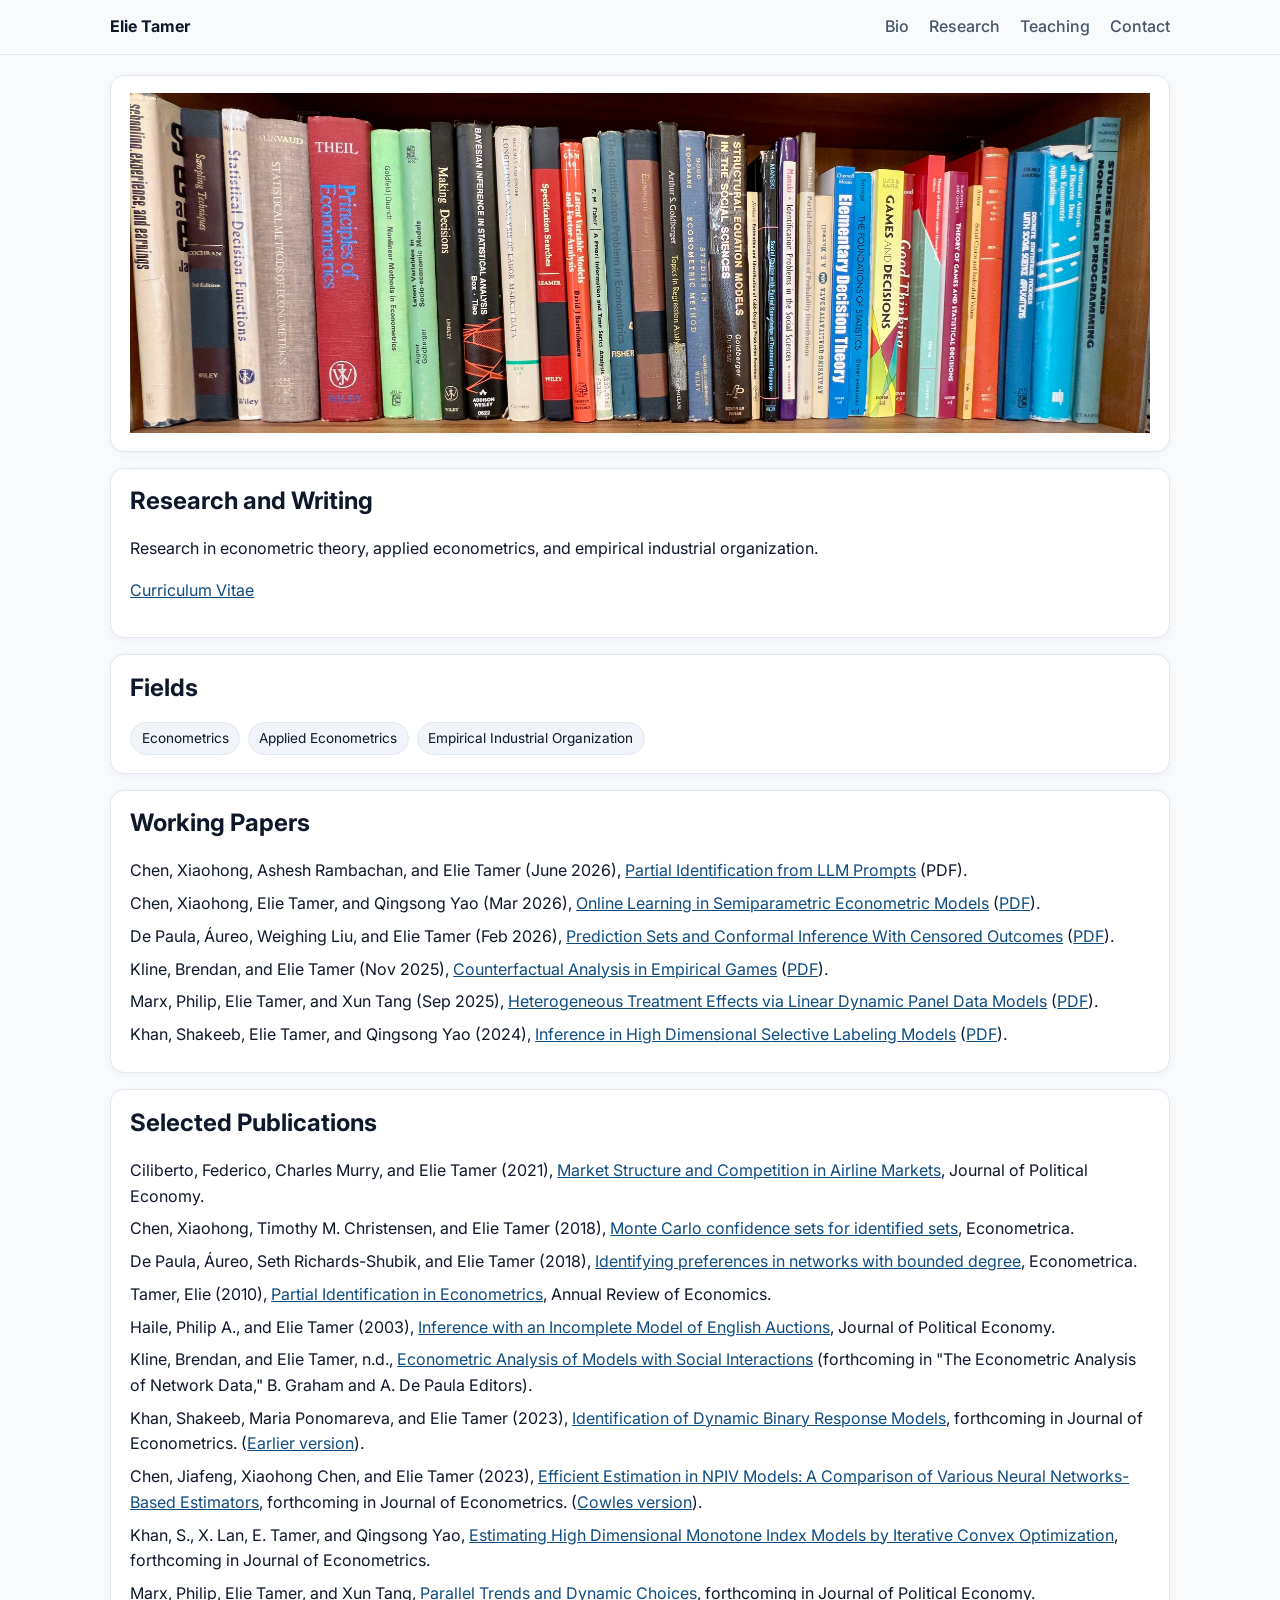
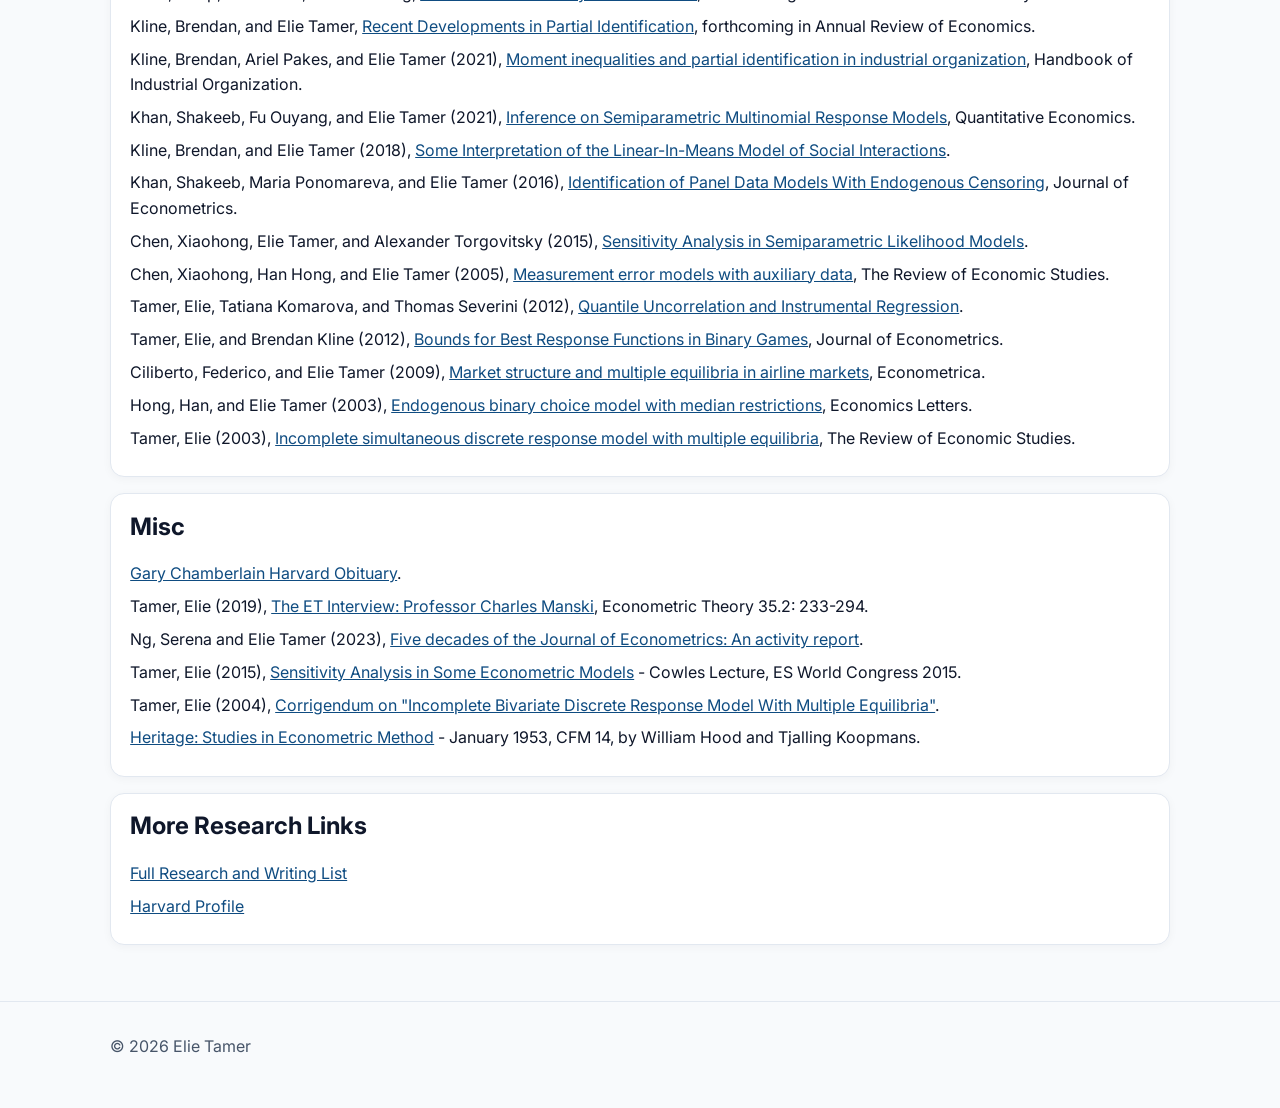
==== research.html @ e8afcf36 "Add Ashesh Rambachan as coauthor on LLM prompts paper" ====
<!doctype html>
<html lang="en">
<head>
  <meta charset="utf-8" />
  <meta name="viewport" content="width=device-width, initial-scale=1" />
  <base href="./" />
  <title>Research | Elie Tamer</title>
  <meta name="description" content="Research page for Elie Tamer." />
  <link rel="preconnect" href="https://fonts.googleapis.com">
  <link rel="preconnect" href="https://fonts.gstatic.com" crossorigin>
  <link href="https://fonts.googleapis.com/css2?family=Inter:wght@400;500;600;700&display=swap" rel="stylesheet">
  <link rel="stylesheet" href="styles.css?v=10" />
</head>
<body>
  <header class="topbar">
    <div class="container topbar-inner">
      <a class="brand" href="index.html">Elie Tamer</a>
      <nav class="nav">
        <a href="index.html#bio">Bio</a>
        <a href="research.html">Research</a>
        <a href="teaching.html">Teaching</a>
        <a href="index.html#contact">Contact</a>
      </nav>
    </div>
  </header>

  <main class="container layout">
    <section class="card section research-banner-wrap">
      <img class="research-banner" src="books.jpg" alt="Books banner" />
    </section>

    <section class="card section">
      <h1>Research and Writing</h1>
      <p>Research in econometric theory, applied econometrics, and empirical industrial organization.</p>
      <p>
        <a href="Tamer CV/cv-llt.pdf" target="_blank" rel="noopener">
          Curriculum Vitae
        </a>
      </p>
    </section>

    <section class="card section">
      <h2>Fields</h2>
      <div class="chips">
        <span>Econometrics</span>
        <span>Applied Econometrics</span>
        <span>Empirical Industrial Organization</span>
      </div>
    </section>

    <section class="card section">
      <h2>Working Papers</h2>
      <ul class="clean-list">
        <li>
          Chen, Xiaohong, Ashesh Rambachan, and Elie Tamer (June 2026),
          <a href="assets/papers/LLM-June2026.pdf" target="_blank" rel="noopener">Partial Identification from LLM Prompts</a>
          (PDF).
        </li>
        <li>
          Chen, Xiaohong, Elie Tamer, and Qingsong Yao (Mar 2026),
          <a href="https://arxiv.org/abs/2603.08614" target="_blank" rel="noopener">Online Learning in Semiparametric Econometric Models</a>
          (<a href="https://arxiv.org/pdf/2603.08614" target="_blank" rel="noopener">PDF</a>).
        </li>
         <li>
          De Paula, Áureo, Weighing Liu, and Elie Tamer (Feb 2026),
          <a href="https://arxiv.org/abs/2501.10117" target="_blank" rel="noopener">Prediction Sets and Conformal Inference With Censored Outcomes</a>
          (<a href="https://drive.google.com/file/d/1F5XwK9Nn-wn7ErsfMFAyox2NCp6W2hEZ/view?usp=drive_link" target="_blank" rel="noopener">PDF</a>).
        </li>
        <li>
          Kline, Brendan, and Elie Tamer (Nov 2025),
          <a href="https://arxiv.org/abs/2410.12731" target="_blank" rel="noopener">Counterfactual Analysis in Empirical Games</a>
          (<a href="https://drive.google.com/file/d/127od5SAU0rBYenrAZEQQC-P2l1y4wUBI/view?usp=share_link" target="_blank" rel="noopener">PDF</a>).
        </li>
        <li>
          Marx, Philip, Elie Tamer, and Xun Tang (Sep 2025),
          <a href="https://arxiv.org/pdf/2410.19060" target="_blank" rel="noopener">Heterogeneous Treatment Effects via Linear Dynamic Panel Data Models</a>
          (<a href="https://drive.google.com/file/d/1HAJKq7hV3Cu_mTCOJ2au5w3gyeDZw2d3/view?usp=drive_link" target="_blank" rel="noopener">PDF</a>).
        </li>
        <li>
          Khan, Shakeeb, Elie Tamer, and Qingsong Yao (2024),
          <a href="https://arxiv.org/pdf/2410.18381" target="_blank" rel="noopener">Inference in High Dimensional Selective Labeling Models</a>
          (<a href="https://drive.google.com/file/d/1u2CQClWNGkr0U9SmAf3Kejp1n8fEgITr/view?usp=drive_link" target="_blank" rel="noopener">PDF</a>).
        </li>
      </ul>
    </section>

    <section class="card section">
      <h2>Selected Publications</h2>
      <ul class="clean-list">
        <li>
          Ciliberto, Federico, Charles Murry, and Elie Tamer (2021),
          <a href="https://papers.ssrn.com/sol3/papers.cfm?abstract_id=2777820" target="_blank" rel="noopener">Market Structure and Competition in Airline Markets</a>, Journal of Political Economy.
        </li>
        <li>
          Chen, Xiaohong, Timothy M. Christensen, and Elie Tamer (2018),
          <a href="https://onlinelibrary.wiley.com/doi/pdf/10.3982/ecta14525" target="_blank" rel="noopener">Monte Carlo confidence sets for identified sets</a>, Econometrica.
        </li>
        <li>
          De Paula, Áureo, Seth Richards-Shubik, and Elie Tamer (2018),
          <a href="https://tamer.scholars.harvard.edu/sites/g/files/omnuum7756/files/tamer/files/network_prt_revision2_final.pdf" target="_blank" rel="noopener">Identifying preferences in networks with bounded degree</a>, Econometrica.
        </li>
        <li>
          Tamer, Elie (2010),
          <a href="https://tamer.scholars.harvard.edu/publications/partial-identification-econometrics" target="_blank" rel="noopener">Partial Identification in Econometrics</a>, Annual Review of Economics.
        </li>
        <li>
          Haile, Philip A., and Elie Tamer (2003),
          <a href="https://www.journals.uchicago.edu/doi/10.1086/344805" target="_blank" rel="noopener">Inference with an Incomplete Model of English Auctions</a>, Journal of Political Economy.
        </li>
        <li>
          Kline, Brendan, and Elie Tamer, n.d.,
          <a href="https://drive.google.com/file/d/12YwTlvRgEaZ8_sn36OtNErnhK1bx767b/view?usp=drive_link" target="_blank" rel="noopener">Econometric Analysis of Models with Social Interactions</a> (forthcoming in "The Econometric Analysis of Network Data," B. Graham and A. De Paula Editors).
        </li>
        <li>
          Khan, Shakeeb, Maria Ponomareva, and Elie Tamer (2023),
          <a href="https://drive.google.com/file/d/1wk-VQoTooPvEoRIliRSmC_K4YBwSCVfJ/view?usp=drive_link" target="_blank" rel="noopener">Identification of Dynamic Binary Response Models</a>, forthcoming in Journal of Econometrics. (<a href="https://drive.google.com/file/d/1dV7WUHg6cc0BND0fgvrwHztYZGH_hFU4/view?usp=share_link" target="_blank" rel="noopener">Earlier version</a>).
        </li>
        <li>
          Chen, Jiafeng, Xiaohong Chen, and Elie Tamer (2023),
          <a href="https://drive.google.com/file/d/17sPxlxv0SRZZP-34GkQoekUM3QIqQjAf/view?usp=drive_link" target="_blank" rel="noopener">Efficient Estimation in NPIV Models: A Comparison of Various Neural Networks-Based Estimators</a>, forthcoming in Journal of Econometrics. (<a href="https://cowles.yale.edu/sites/default/files/d2319.pdf" target="_blank" rel="noopener">Cowles version</a>).
        </li>
        <li>
          Khan, S., X. Lan, E. Tamer, and Qingsong Yao,
          <a href="https://drive.google.com/file/d/15BJ9rW8wSlihp2FzUD1dWk026T1iLHFi/view?usp=drive_link" target="_blank" rel="noopener">Estimating High Dimensional Monotone Index Models by Iterative Convex Optimization</a>, forthcoming in Journal of Econometrics.
        </li>
        <li>
          Marx, Philip, Elie Tamer, and Xun Tang,
          <a href="https://arxiv.org/pdf/2207.06564" target="_blank" rel="noopener">Parallel Trends and Dynamic Choices</a>, forthcoming in Journal of Political Economy.
        </li>
        <li>
          Kline, Brendan, and Elie Tamer,
          <a href="https://drive.google.com/file/d/1jTFFUdTpifcNJtBoHd-sl5uFGrsB6qDO/view?usp=drive_link" target="_blank" rel="noopener">Recent Developments in Partial Identification</a>, forthcoming in Annual Review of Economics.
        </li>
        <li>
          Kline, Brendan, Ariel Pakes, and Elie Tamer (2021),
          <a href="https://www.nber.org/system/files/working_papers/w29409/w29409.pdf" target="_blank" rel="noopener">Moment inequalities and partial identification in industrial organization</a>, Handbook of Industrial Organization.
        </li>
        <li>
          Khan, Shakeeb, Fu Ouyang, and Elie Tamer (2021),
          <a href="https://drive.google.com/file/d/1oVBbbhFJcS9r6sSkN0jk70UYj-KzWmR_/view?usp=share_link" target="_blank" rel="noopener">Inference on Semiparametric Multinomial Response Models</a>, Quantitative Economics.
        </li>
        <li>
          Kline, Brendan, and Elie Tamer (2018),
          <a href="https://drive.google.com/file/d/1-hIlb_ubUwiFlypeZyuwmUEir3yMnztM/view?usp=share_link" target="_blank" rel="noopener">Some Interpretation of the Linear-In-Means Model of Social Interactions</a>.
        </li>
        <li>
          Khan, Shakeeb, Maria Ponomareva, and Elie Tamer (2016),
          <a href="https://tamer.scholars.harvard.edu/publications/identification-panel-data-models-withendogenous-censoring" target="_blank" rel="noopener">Identification of Panel Data Models With Endogenous Censoring</a>, Journal of Econometrics.
        </li>
        <li>
          Chen, Xiaohong, Elie Tamer, and Alexander Torgovitsky (2015),
          <a href="https://drive.google.com/file/d/1nUfkfe8fqSRHbvdojYUM7LPmDdLPIDgA/view?usp=share_link" target="_blank" rel="noopener">Sensitivity Analysis in Semiparametric Likelihood Models</a>.
        </li>
        <li>
          Chen, Xiaohong, Han Hong, and Elie Tamer (2005),
          <a href="https://www.jstor.org/stable/pdf/3700655" target="_blank" rel="noopener">Measurement error models with auxiliary data</a>, The Review of Economic Studies.
        </li>
        <li>
          Tamer, Elie, Tatiana Komarova, and Thomas Severini (2012),
          <a href="https://drive.google.com/file/d/1oX35oQY2id_lDq19FiEqPCKwk3KZoP3w/view?usp=share_link" target="_blank" rel="noopener">Quantile Uncorrelation and Instrumental Regression</a>.
        </li>
        <li>
          Tamer, Elie, and Brendan Kline (2012),
          <a href="https://tamer.scholars.harvard.edu/publications/bounds-best-response-functions-binary-games" target="_blank" rel="noopener">Bounds for Best Response Functions in Binary Games</a>, Journal of Econometrics.
        </li>
        <li>
          Ciliberto, Federico, and Elie Tamer (2009),
          <a href="https://doi.org/10.3982/ecta7942" target="_blank" rel="noopener">Market structure and multiple equilibria in airline markets</a>, Econometrica.
        </li>
        <li>
          Hong, Han, and Elie Tamer (2003),
          <a href="https://www.sciencedirect.com/science/article/pii/S016517650300096X" target="_blank" rel="noopener">Endogenous binary choice model with median restrictions</a>, Economics Letters.
        </li>
        <li>
          Tamer, Elie (2003),
          <a href="https://doi.org/10.1111/1467-937X.00181" target="_blank" rel="noopener">Incomplete simultaneous discrete response model with multiple equilibria</a>, The Review of Economic Studies.
        </li>
      </ul>
    </section>

    <section class="card section">
      <h2>Misc</h2>
      <ul class="clean-list">
        <li>
          <a href="https://drive.google.com/file/d/1WibIoYiQmTJ8WlCEdL09iXmTyxgHTt4A/view?usp=share_link" target="_blank" rel="noopener">Gary Chamberlain Harvard Obituary</a>.
        </li>
        <li>
          Tamer, Elie (2019),
          <a href="https://drive.google.com/file/d/10RiUvkWYuoLoR-RTIvknN4FX7uwrYCW_/view?usp=share_link" target="_blank" rel="noopener">The ET Interview: Professor Charles Manski</a>, Econometric Theory 35.2: 233-294.
        </li>
        <li>
          Ng, Serena and Elie Tamer (2023),
          <a href="https://drive.google.com/file/d/1WarOIf5Hw5HOA8ZlzrS5i2RZhebcfU_J/view?usp=share_link" target="_blank" rel="noopener">Five decades of the Journal of Econometrics: An activity report</a>.
        </li>
        <li>
          Tamer, Elie (2015),
          <a href="https://drive.google.com/file/d/1wybvg2kSukzgDeG0eKGh090je43MH7wY/view?usp=share_link" target="_blank" rel="noopener">Sensitivity Analysis in Some Econometric Models</a> - Cowles Lecture, ES World Congress 2015.
        </li>
        <li>
          Tamer, Elie (2004),
          <a href="https://drive.google.com/file/d/1nSBoHCxaqSyB9wpGJhFKjboMQDx7q-k3/view?usp=share_link" target="_blank" rel="noopener">Corrigendum on "Incomplete Bivariate Discrete Response Model With Multiple Equilibria"</a>.
        </li>
        <li>
          <a href="https://cowles.yale.edu/sites/default/files/2022-09/m14-all.pdf" target="_blank" rel="noopener">Heritage: Studies in Econometric Method</a> - January 1953, CFM 14, by William Hood and Tjalling Koopmans.
        </li>
      </ul>
    </section>

    <section class="card section">
      <h2>More Research Links</h2>
      <ul class="clean-list">
        <li><a href="https://sites.google.com/g.harvard.edu/elietamer/research-and-writing">Full Research and Writing List</a></li>
        <li><a href="https://www.economics.harvard.edu/people/elie-tamer" target="_blank" rel="noopener">Harvard Profile</a></li>
      </ul>
    </section>
  </main>

  <footer class="footer">
    <div class="container">
      <p>© <span id="year"></span> Elie Tamer</p>
    </div>
  </footer>

  <script>
    document.getElementById('year').textContent = new Date().getFullYear();
  </script>
</body>
</html>
---- styles.css ----
:root {
  --bg: #f8fafc;
  --card: #ffffff;
  --text: #0f172a;
  --muted: #475569;
  --line: #e2e8f0;
  --accent: #0f4c81;
}

* {
  box-sizing: border-box;
}

html,
body {
  margin: 0;
  padding: 0;
  font-family: Inter, system-ui, -apple-system, Segoe UI, Roboto, Helvetica, Arial, sans-serif;
  color: var(--text);
  background: var(--bg);
  line-height: 1.6;
}

.container {
  width: min(1060px, 92%);
  margin: 0 auto;
}

.topbar {
  position: sticky;
  top: 0;
  z-index: 10;
  background: rgba(248, 250, 252, 0.92);
  backdrop-filter: blur(6px);
  border-bottom: 1px solid var(--line);
}

.topbar-inner {
  display: flex;
  align-items: center;
  justify-content: space-between;
  padding: 0.9rem 0;
}

.brand {
  font-weight: 700;
  color: var(--text);
  text-decoration: none;
}

.nav a {
  margin-left: 1rem;
  text-decoration: none;
  color: var(--muted);
  font-weight: 500;
}

.nav a:hover,
a:hover {
  color: var(--accent);
}

.layout {
  padding: 1.2rem 0 2.5rem;
}

.card {
  background: var(--card);
  border: 1px solid var(--line);
  border-radius: 14px;
  box-shadow: 0 2px 10px rgba(15, 23, 42, 0.04);
}

.hero {
  display: grid;
  grid-template-columns: 220px 1fr;
  gap: 1.4rem;
  padding: 1.2rem;
  margin-bottom: 1rem;
}

.portrait {
  width: 100%;
  aspect-ratio: 4 / 5;
  object-fit: cover;
  border-radius: 10px;
  border: 1px solid var(--line);
}

h1,
h2 {
  margin-top: 0;
  line-height: 1.25;
}

.subtitle {
  margin: 0.2rem 0;
  color: var(--muted);
}

.chips {
  display: flex;
  gap: 0.5rem;
  flex-wrap: wrap;
  margin-top: 0.8rem;
}

.chips span {
  border: 1px solid var(--line);
  border-radius: 999px;
  padding: 0.28rem 0.65rem;
  font-size: 0.85rem;
  background: #f1f5f9;
}

.section {
  padding: 1.1rem 1.2rem;
  margin-bottom: 1rem;
}

.research-banner-wrap {
  margin-bottom: 1rem;
}

.research-banner {
  width: 100%;
  max-width: 100%;
  display: block;
  aspect-ratio: 3 / 1;
  height: auto;
  object-fit: cover;
  object-position: top center;
}

.grid-two {
  display: grid;
  grid-template-columns: 1fr 1fr;
  gap: 1rem;
}

.clean-list {
  list-style: none;
  margin: 0;
  padding: 0;
}

.clean-list li {
  margin: 0.45rem 0;
}

a {
  color: var(--accent);
}

.footer {
  border-top: 1px solid var(--line);
  padding: 1rem 0 2rem;
  color: var(--muted);
}

@media (max-width: 760px) {
  .hero,
  .grid-two {
    grid-template-columns: 1fr;
  }

  .nav {
    display: none;
  }
}
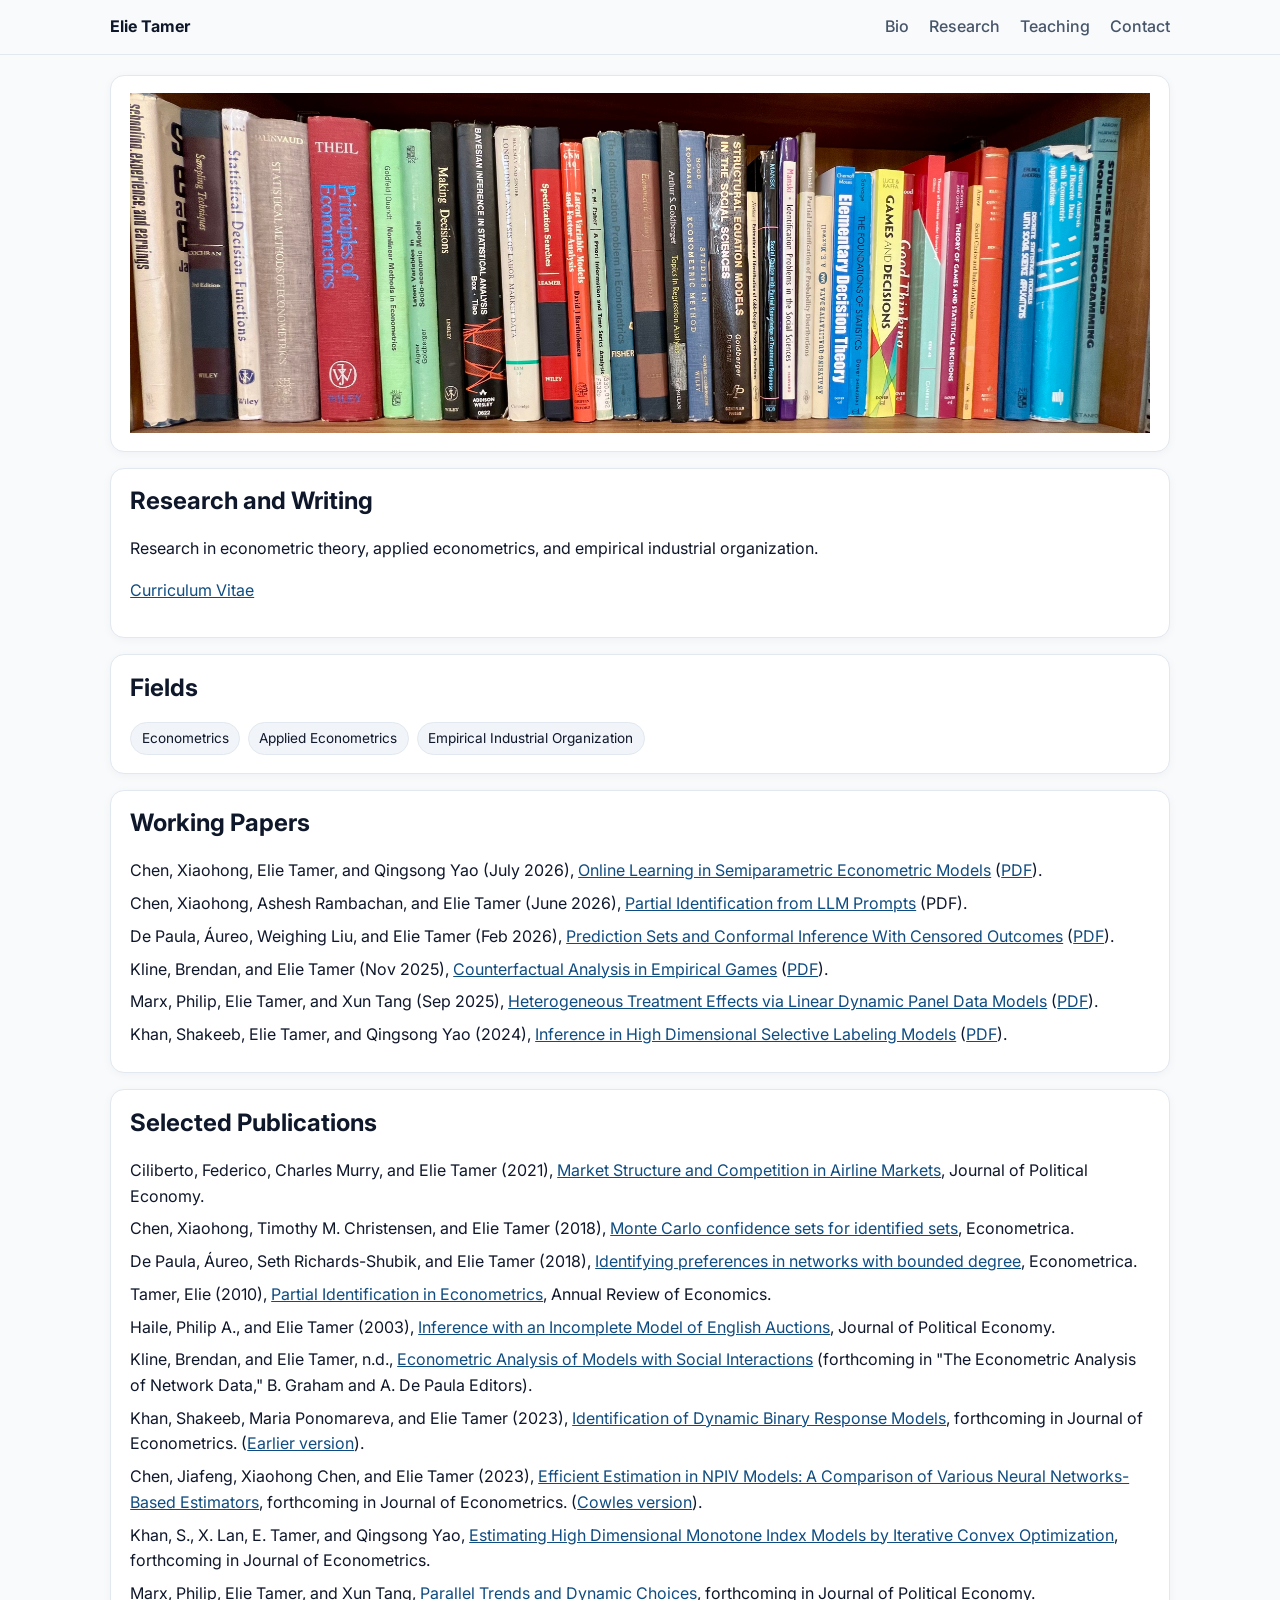
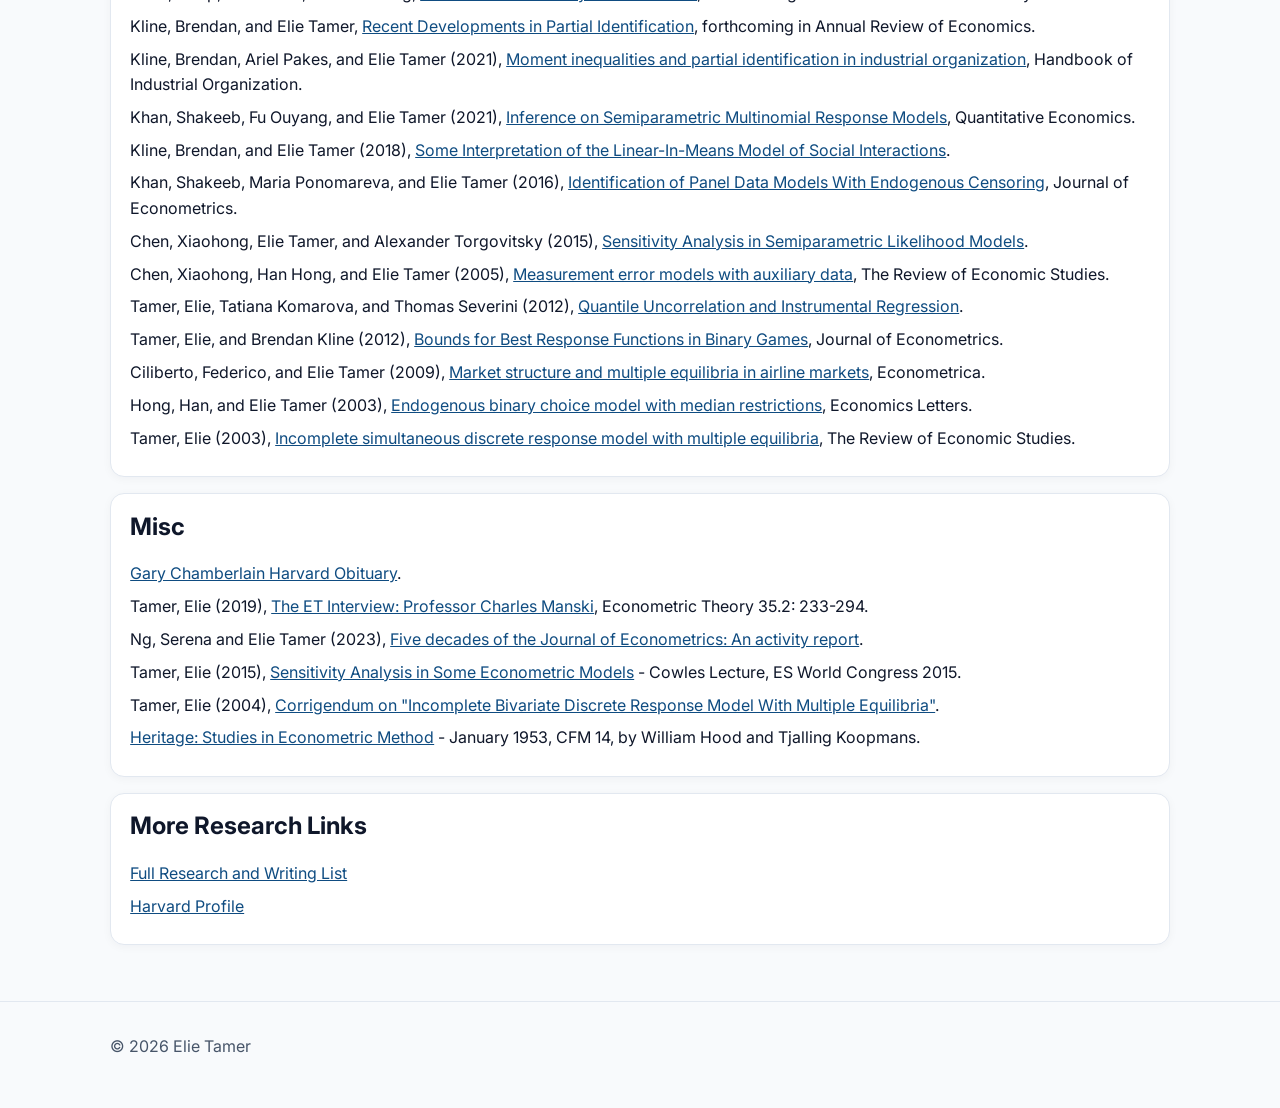
==== commit 49c26756: "Update working paper order and date on research page" ====
--- a/research.html
+++ b/research.html
@@ -52,15 +52,16 @@
       <h2>Working Papers</h2>
       <ul class="clean-list">
         <li>
-          Chen, Xiaohong, Ashesh Rambachan, and Elie Tamer (June 2026),
-          <a href="assets/papers/LLM-June2026.pdf" target="_blank" rel="noopener">Partial Identification from LLM Prompts</a>
-          (PDF).
-        </li>
-        <li>
-          Chen, Xiaohong, Elie Tamer, and Qingsong Yao (Mar 2026),
+          Chen, Xiaohong, Elie Tamer, and Qingsong Yao (July 2026),
           <a href="https://arxiv.org/abs/2603.08614" target="_blank" rel="noopener">Online Learning in Semiparametric Econometric Models</a>
           (<a href="https://arxiv.org/pdf/2603.08614" target="_blank" rel="noopener">PDF</a>).
         </li>
+        <li>
+          Chen, Xiaohong, Ashesh Rambachan, and Elie Tamer (June 2026),
+          <a href="assets/papers/LLM-June24.pdf" target="_blank" rel="noopener">Partial Identification from LLM Prompts</a>
+          (PDF).
+        </li>
+        <li>
          <li>
           De Paula, Áureo, Weighing Liu, and Elie Tamer (Feb 2026),
           <a href="https://arxiv.org/abs/2501.10117" target="_blank" rel="noopener">Prediction Sets and Conformal Inference With Censored Outcomes</a>
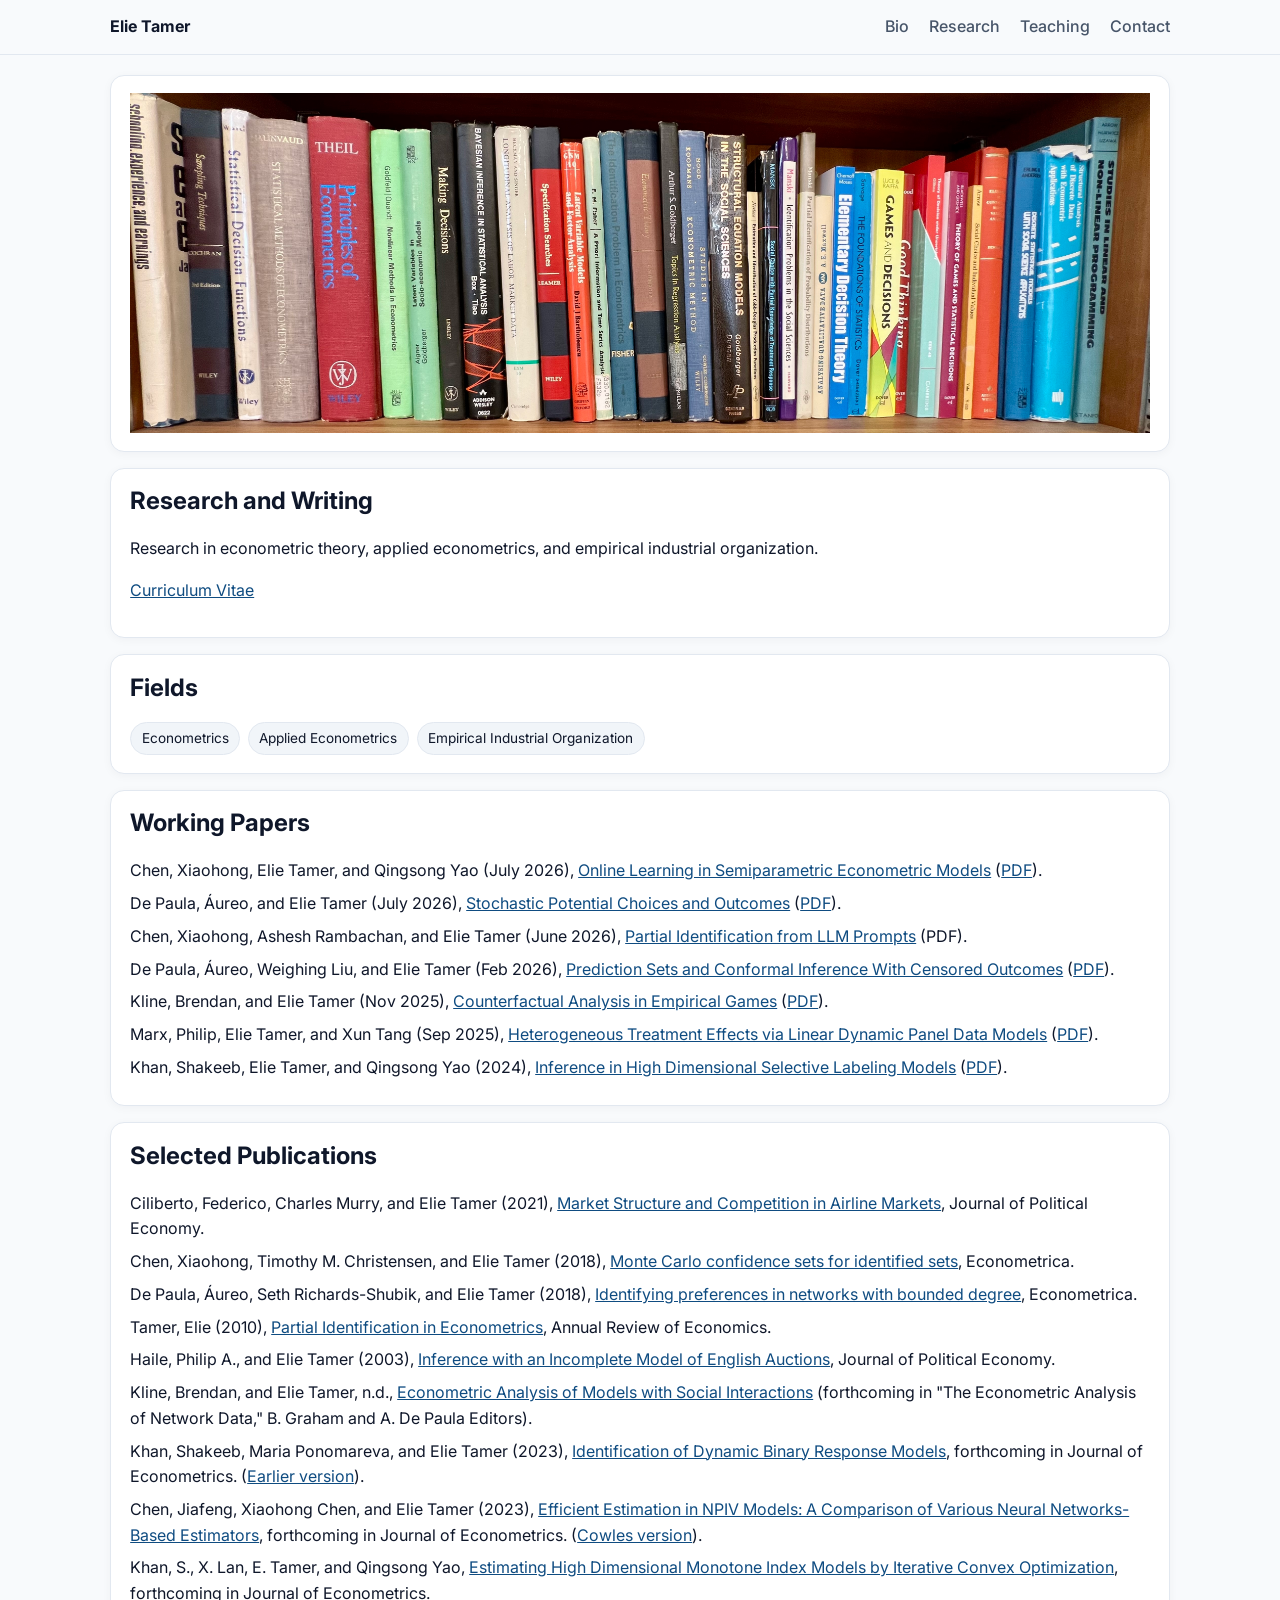
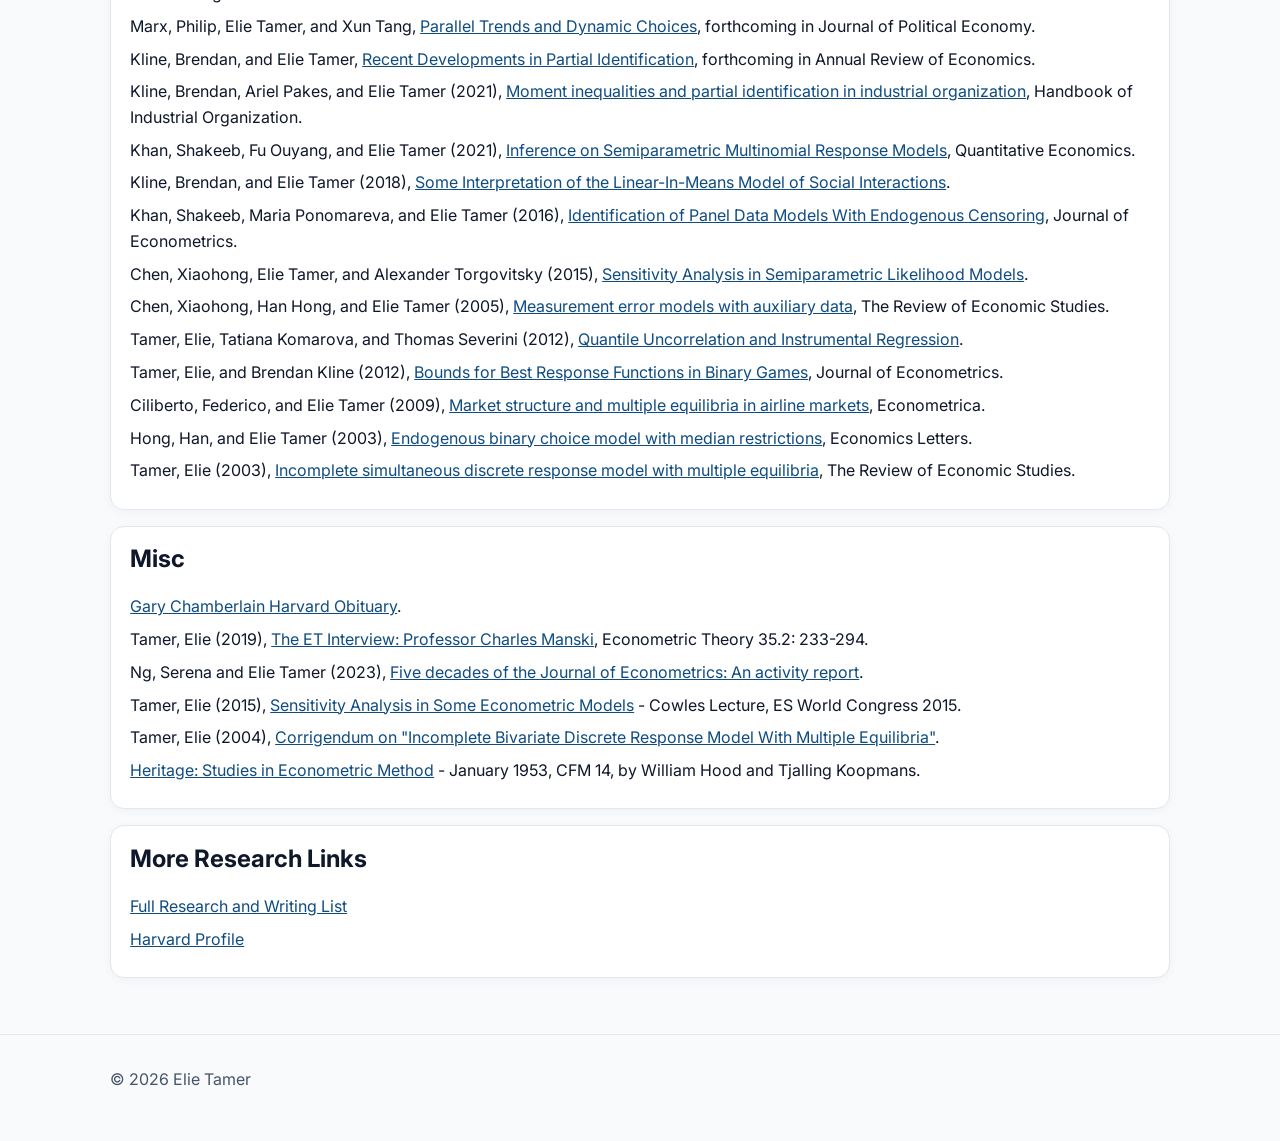
==== commit c7a5e2cb: "Add July 2026 working paper from arXiv 2607.21413 as second item" ====
--- a/research.html
+++ b/research.html
@@ -57,12 +57,16 @@
           (<a href="https://arxiv.org/pdf/2603.08614" target="_blank" rel="noopener">PDF</a>).
         </li>
         <li>
+          De Paula, Áureo, and Elie Tamer (July 2026),
+          <a href="https://arxiv.org/abs/2607.21413" target="_blank" rel="noopener">Stochastic Potential Choices and Outcomes</a>
+          (<a href="https://arxiv.org/pdf/2607.21413" target="_blank" rel="noopener">PDF</a>).
+        </li>
+        <li>
           Chen, Xiaohong, Ashesh Rambachan, and Elie Tamer (June 2026),
           <a href="assets/papers/LLM-June24.pdf" target="_blank" rel="noopener">Partial Identification from LLM Prompts</a>
           (PDF).
         </li>
         <li>
-         <li>
           De Paula, Áureo, Weighing Liu, and Elie Tamer (Feb 2026),
           <a href="https://arxiv.org/abs/2501.10117" target="_blank" rel="noopener">Prediction Sets and Conformal Inference With Censored Outcomes</a>
           (<a href="https://drive.google.com/file/d/1F5XwK9Nn-wn7ErsfMFAyox2NCp6W2hEZ/view?usp=drive_link" target="_blank" rel="noopener">PDF</a>).
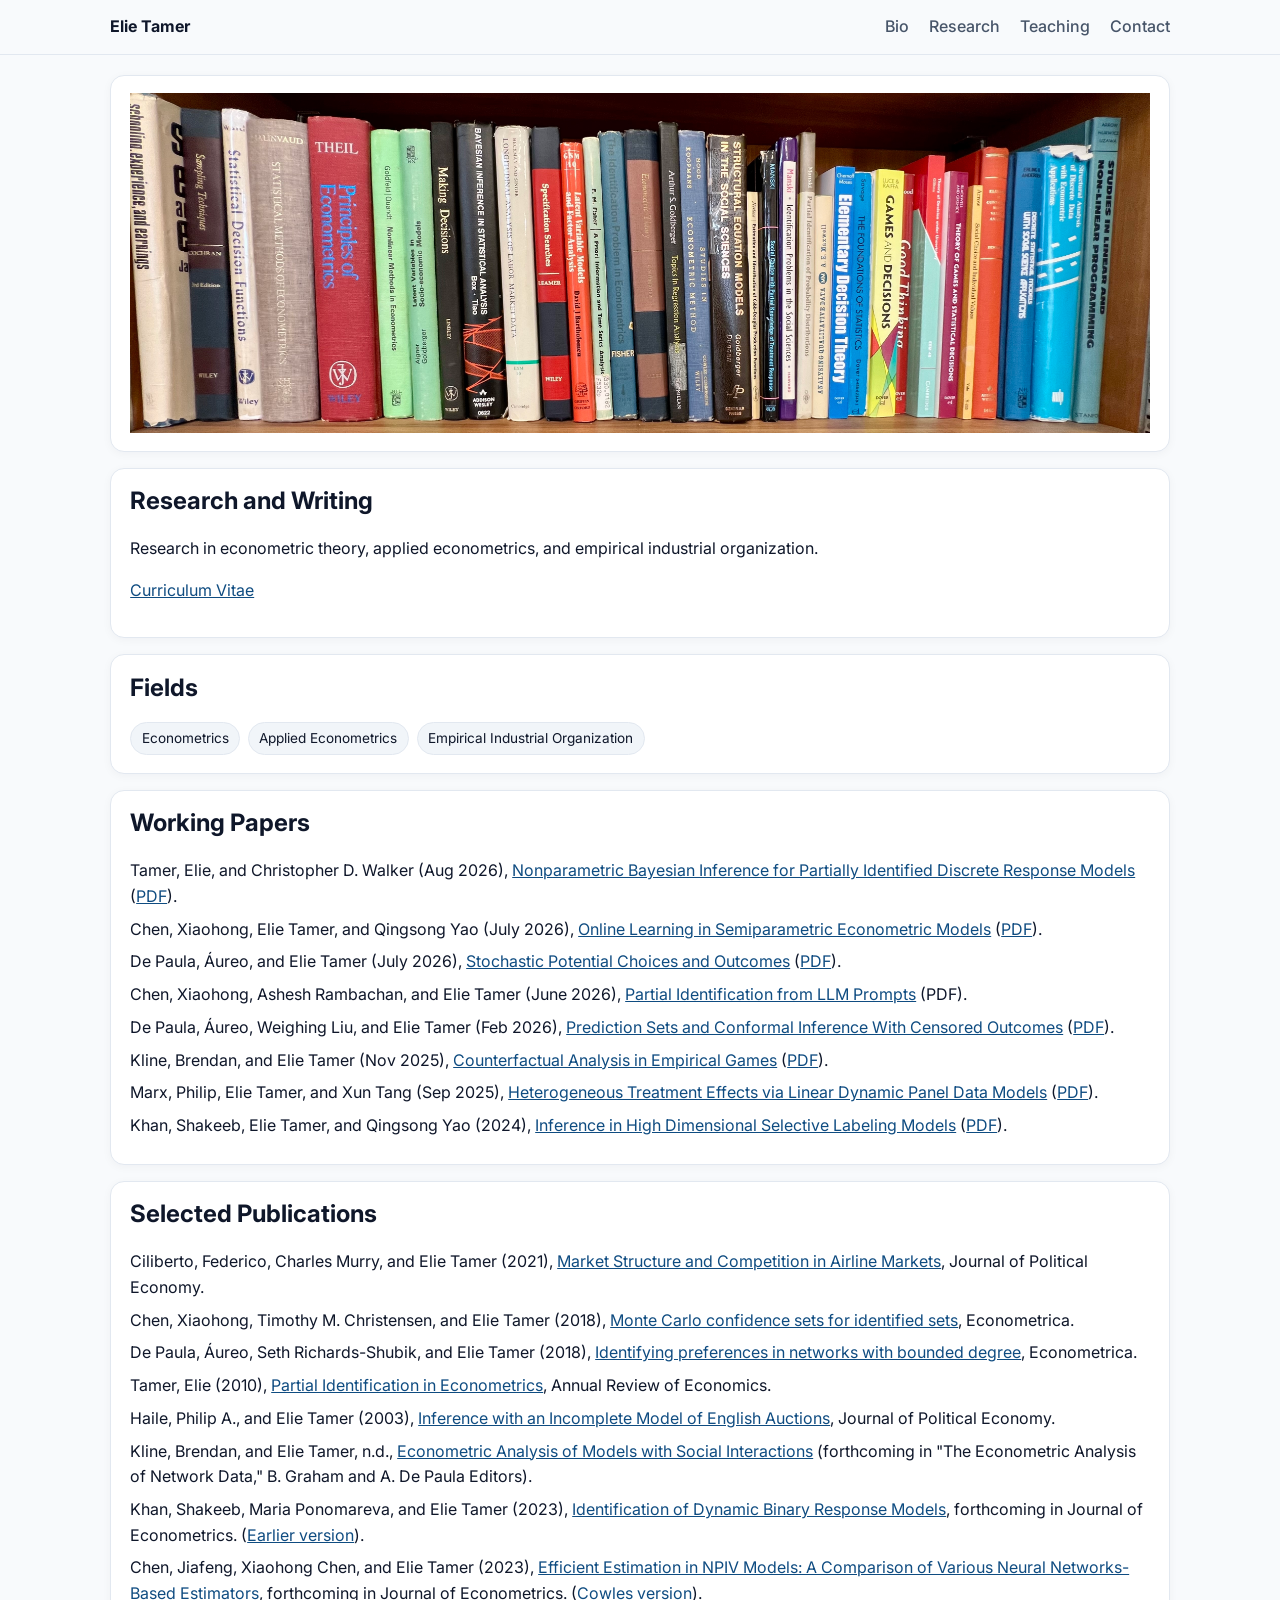
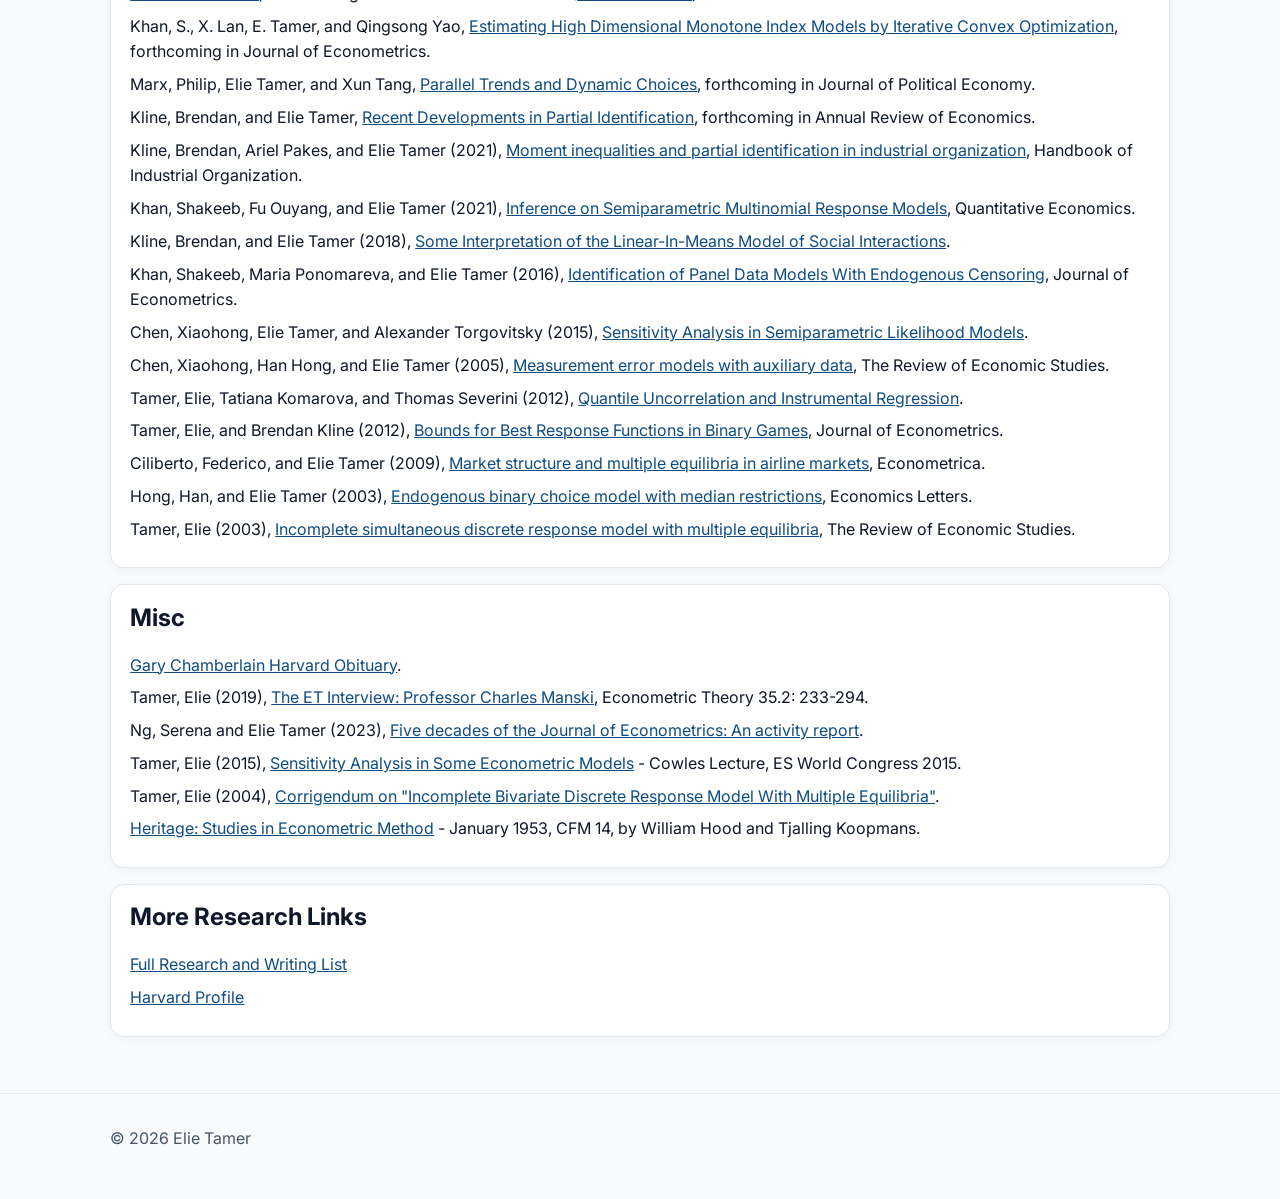
==== commit 878b6c46: "Add new arXiv 2608.25814 working paper to CV and website" ====
--- a/research.html
+++ b/research.html
@@ -52,6 +52,11 @@
       <h2>Working Papers</h2>
       <ul class="clean-list">
         <li>
+          Tamer, Elie, and Christopher D. Walker (Aug 2026),
+          <a href="https://arxiv.org/abs/2608.25814" target="_blank" rel="noopener">Nonparametric Bayesian Inference for Partially Identified Discrete Response Models</a>
+          (<a href="https://arxiv.org/pdf/2608.25814" target="_blank" rel="noopener">PDF</a>).
+        </li>
+        <li>
           Chen, Xiaohong, Elie Tamer, and Qingsong Yao (July 2026),
           <a href="https://arxiv.org/abs/2603.08614" target="_blank" rel="noopener">Online Learning in Semiparametric Econometric Models</a>
           (<a href="https://arxiv.org/pdf/2603.08614" target="_blank" rel="noopener">PDF</a>).
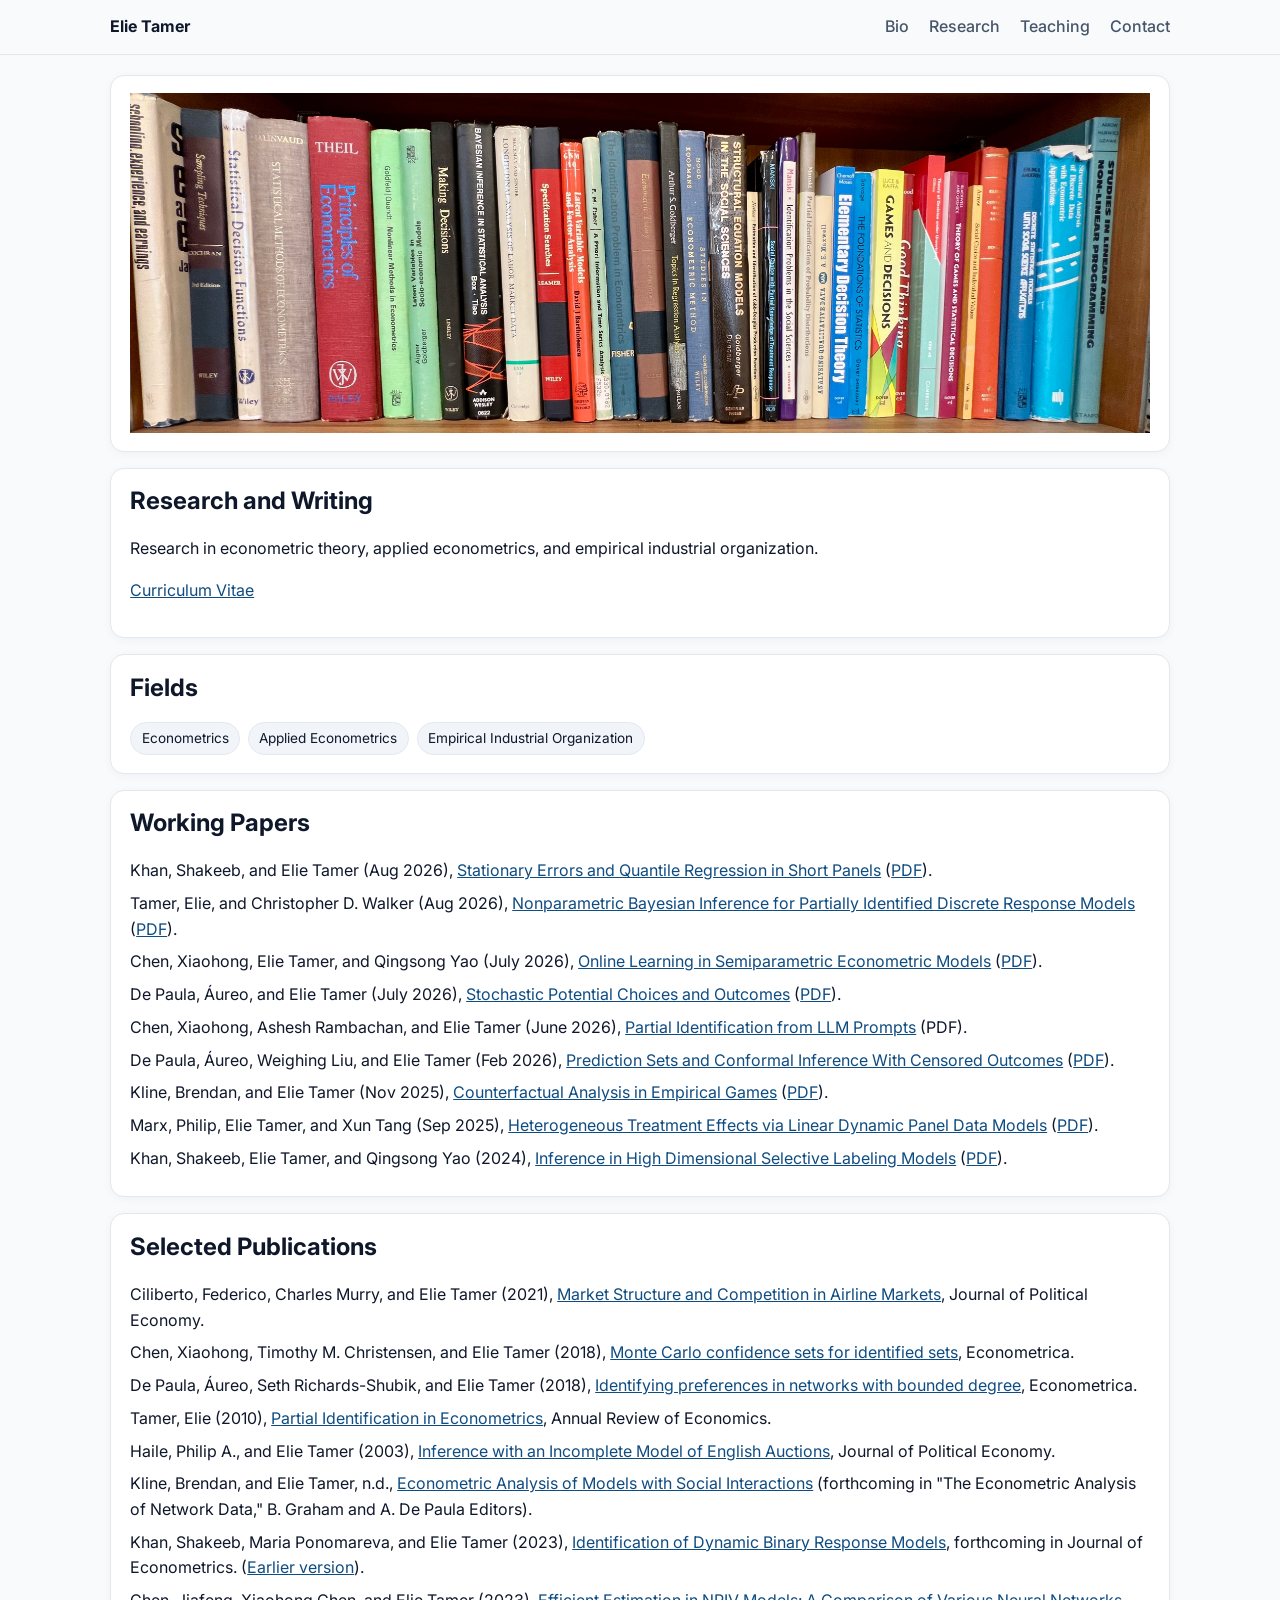
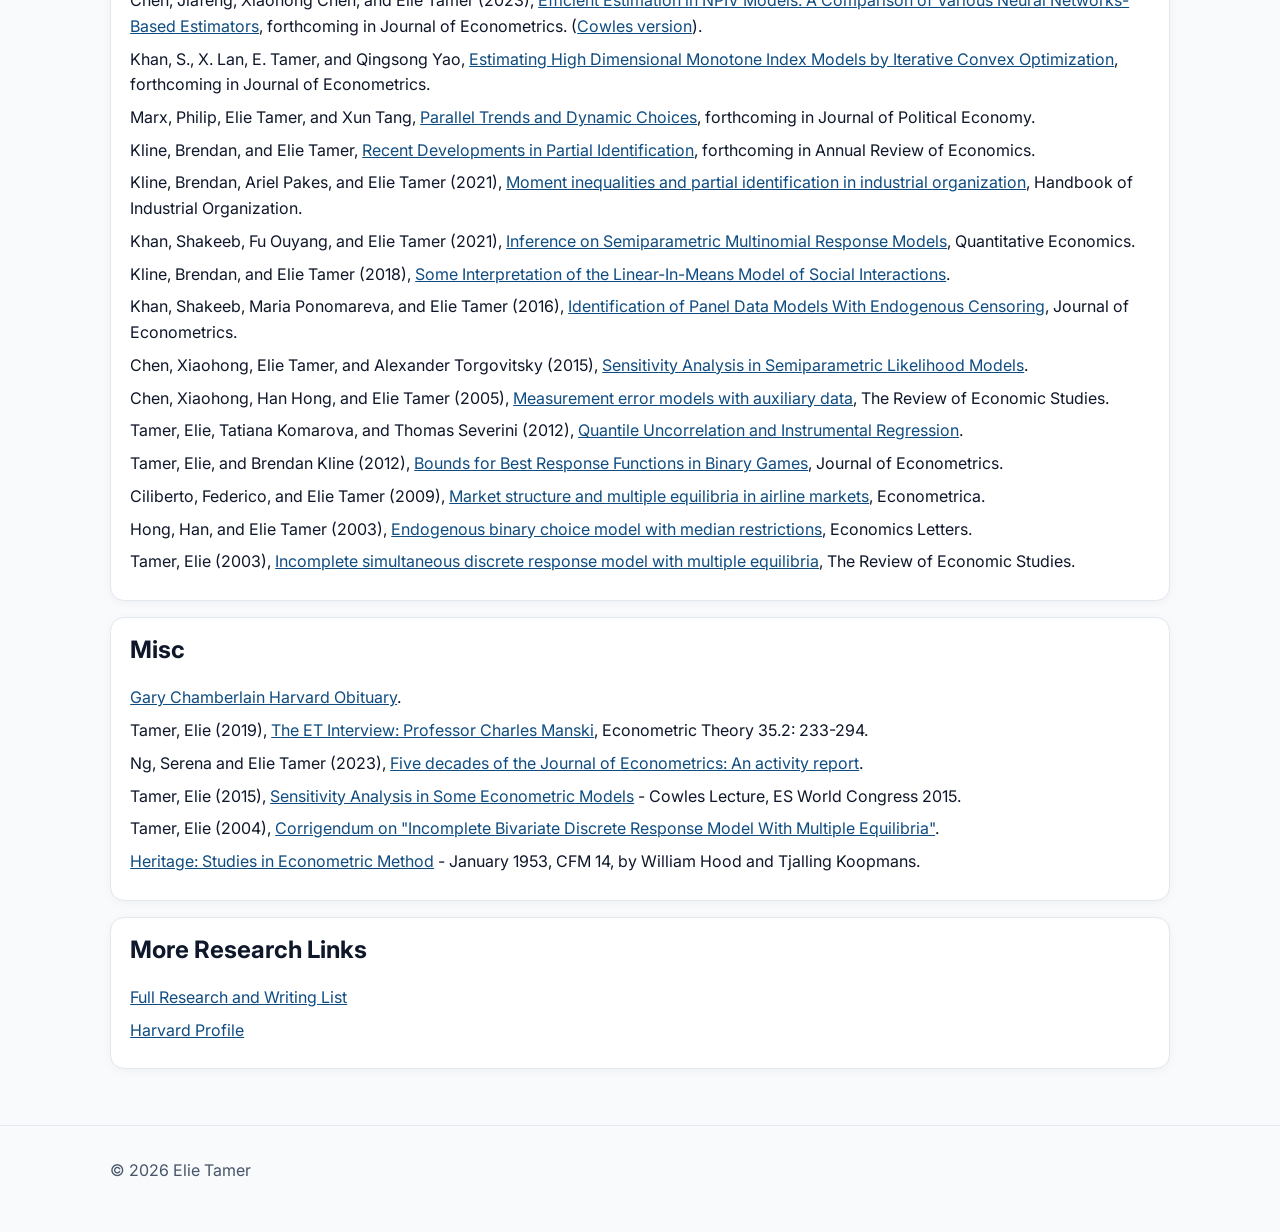
==== commit 4a85aeab: "Add arXiv 2608.08750 to CV and research page" ====
--- a/research.html
+++ b/research.html
@@ -52,6 +52,11 @@
       <h2>Working Papers</h2>
       <ul class="clean-list">
         <li>
+          Khan, Shakeeb, and Elie Tamer (Aug 2026),
+          <a href="https://arxiv.org/abs/2608.08750" target="_blank" rel="noopener">Stationary Errors and Quantile Regression in Short Panels</a>
+          (<a href="https://arxiv.org/pdf/2608.08750" target="_blank" rel="noopener">PDF</a>).
+        </li>
+        <li>
           Tamer, Elie, and Christopher D. Walker (Aug 2026),
           <a href="https://arxiv.org/abs/2608.25814" target="_blank" rel="noopener">Nonparametric Bayesian Inference for Partially Identified Discrete Response Models</a>
           (<a href="https://arxiv.org/pdf/2608.25814" target="_blank" rel="noopener">PDF</a>).
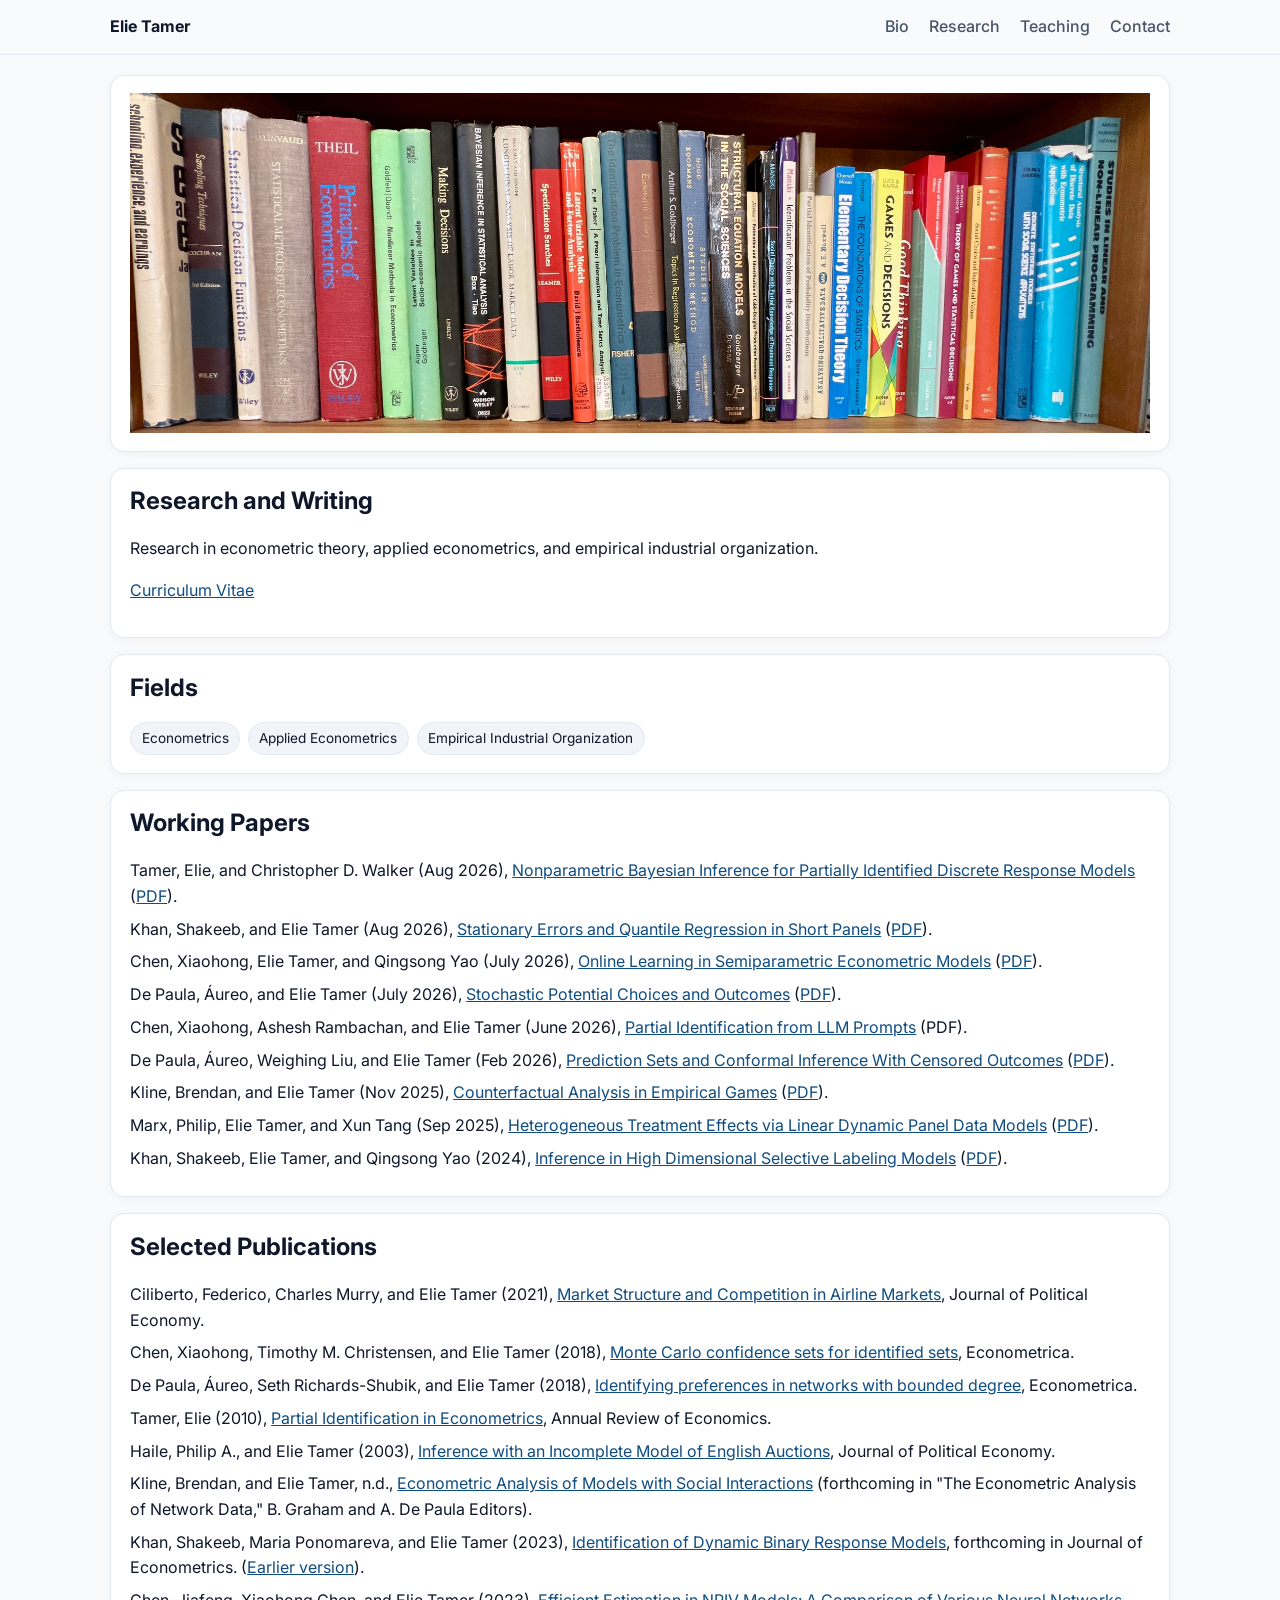
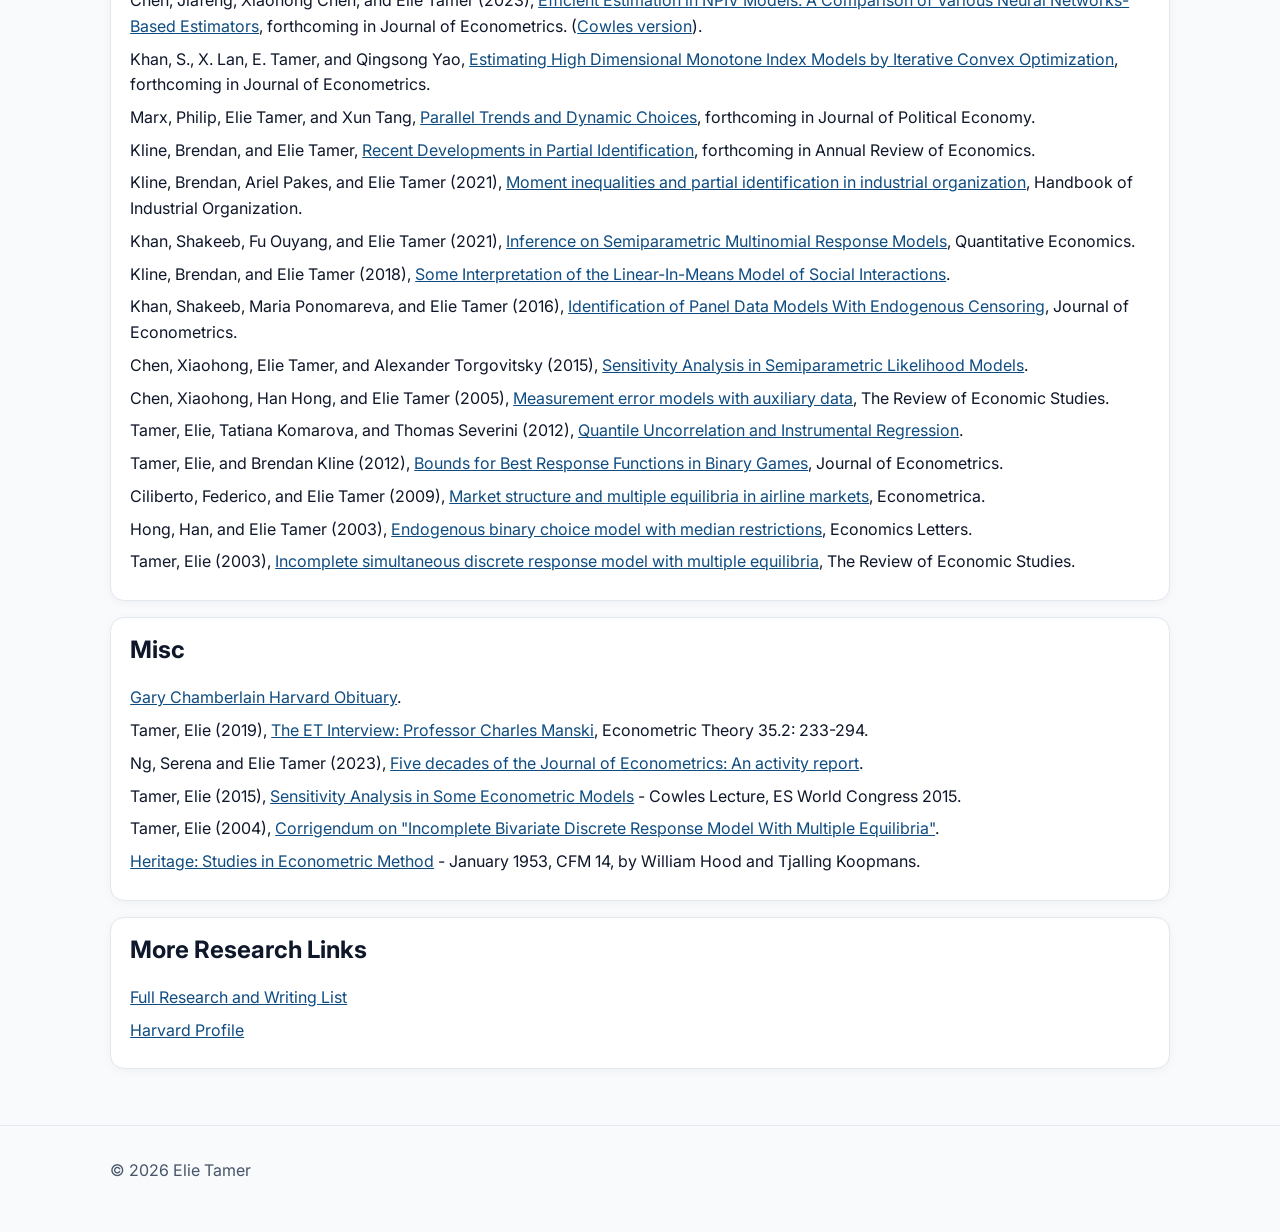
==== commit 7a1ed443: "Reorder top working papers on research page" ====
--- a/research.html
+++ b/research.html
@@ -52,14 +52,14 @@
       <h2>Working Papers</h2>
       <ul class="clean-list">
         <li>
+          Tamer, Elie, and Christopher D. Walker (Aug 2026),
+          <a href="https://arxiv.org/abs/2608.25814" target="_blank" rel="noopener">Nonparametric Bayesian Inference for Partially Identified Discrete Response Models</a>
+          (<a href="https://arxiv.org/pdf/2608.25814" target="_blank" rel="noopener">PDF</a>).
+        </li>
+        <li>
           Khan, Shakeeb, and Elie Tamer (Aug 2026),
           <a href="https://arxiv.org/abs/2608.08750" target="_blank" rel="noopener">Stationary Errors and Quantile Regression in Short Panels</a>
           (<a href="https://arxiv.org/pdf/2608.08750" target="_blank" rel="noopener">PDF</a>).
-        </li>
-        <li>
-          Tamer, Elie, and Christopher D. Walker (Aug 2026),
-          <a href="https://arxiv.org/abs/2608.25814" target="_blank" rel="noopener">Nonparametric Bayesian Inference for Partially Identified Discrete Response Models</a>
-          (<a href="https://arxiv.org/pdf/2608.25814" target="_blank" rel="noopener">PDF</a>).
         </li>
         <li>
           Chen, Xiaohong, Elie Tamer, and Qingsong Yao (July 2026),
